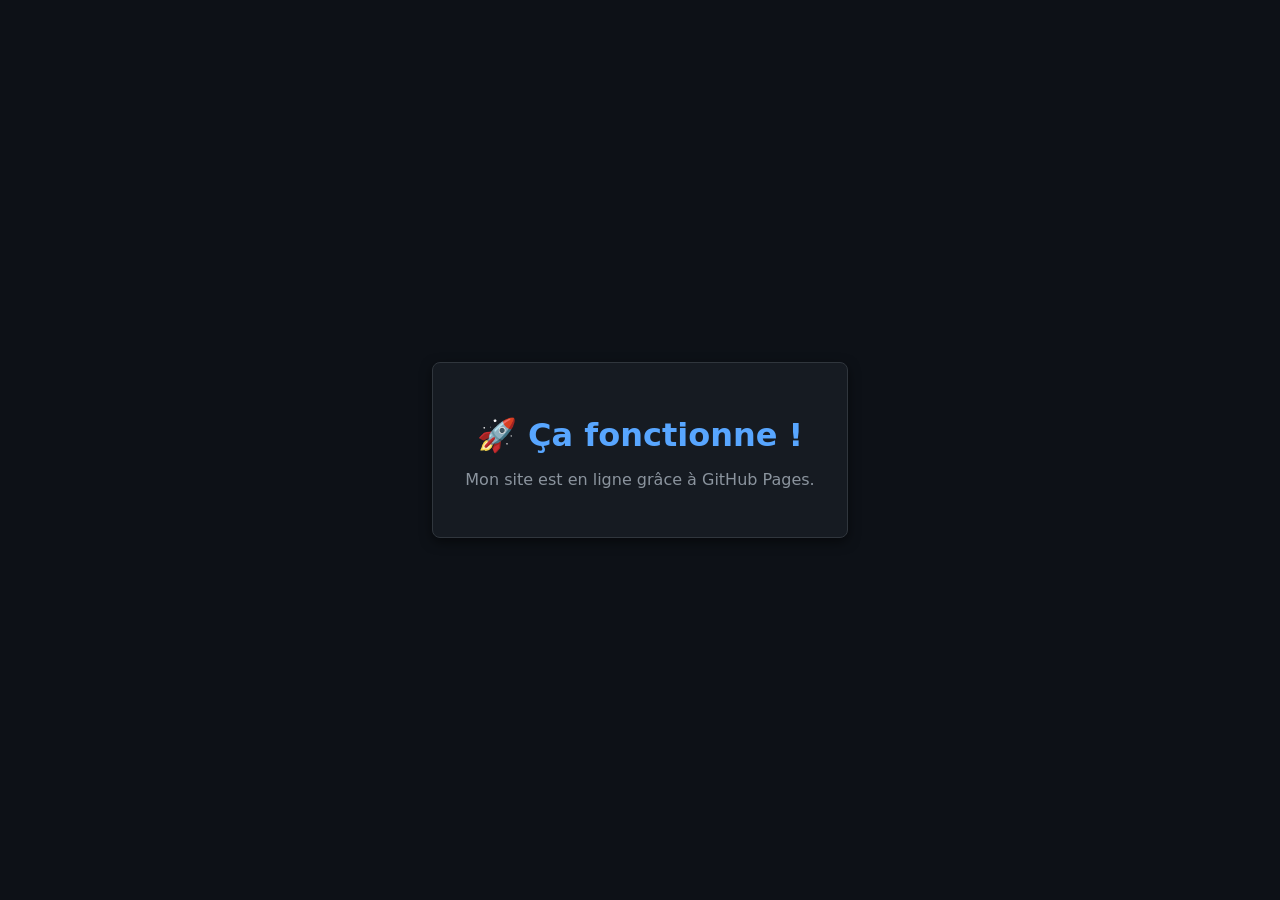
==== index.html @ 66c838a1 "Add initial HTML structure for GitHub Pages test" ====
<!DOCTYPE html>
<html lang="fr">
<head>
    <meta charset="UTF-8">
    <meta name="viewport" content="width=device-width, initial-scale=1.0">
    <title>Mon Test GitHub Pages</title>
    <style>
        body {
            font-family: system-ui, -apple-system, sans-serif;
            background-color: #0d1117;
            color: #c9d1d9;
            display: flex;
            justify-content: center;
            align-items: center;
            height: 100vh;
            margin: 0;
        }
        .card {
            background-color: #161b22;
            padding: 2rem;
            border-radius: 8px;
            border: 1px solid #30363d;
            text-align: center;
            box-shadow: 0 4px 12px rgba(0,0,0,0.5);
        }
        h1 {
            color: #58a6ff;
            margin-bottom: 0.5rem;
        }
        p {
            color: #8b949e;
        }
    </style>
</head>
<body>
    <div class="card">
        <h1>🚀 Ça fonctionne !</h1>
        <p>Mon site est en ligne grâce à GitHub Pages.</p>
    </div>
</body>
</html>
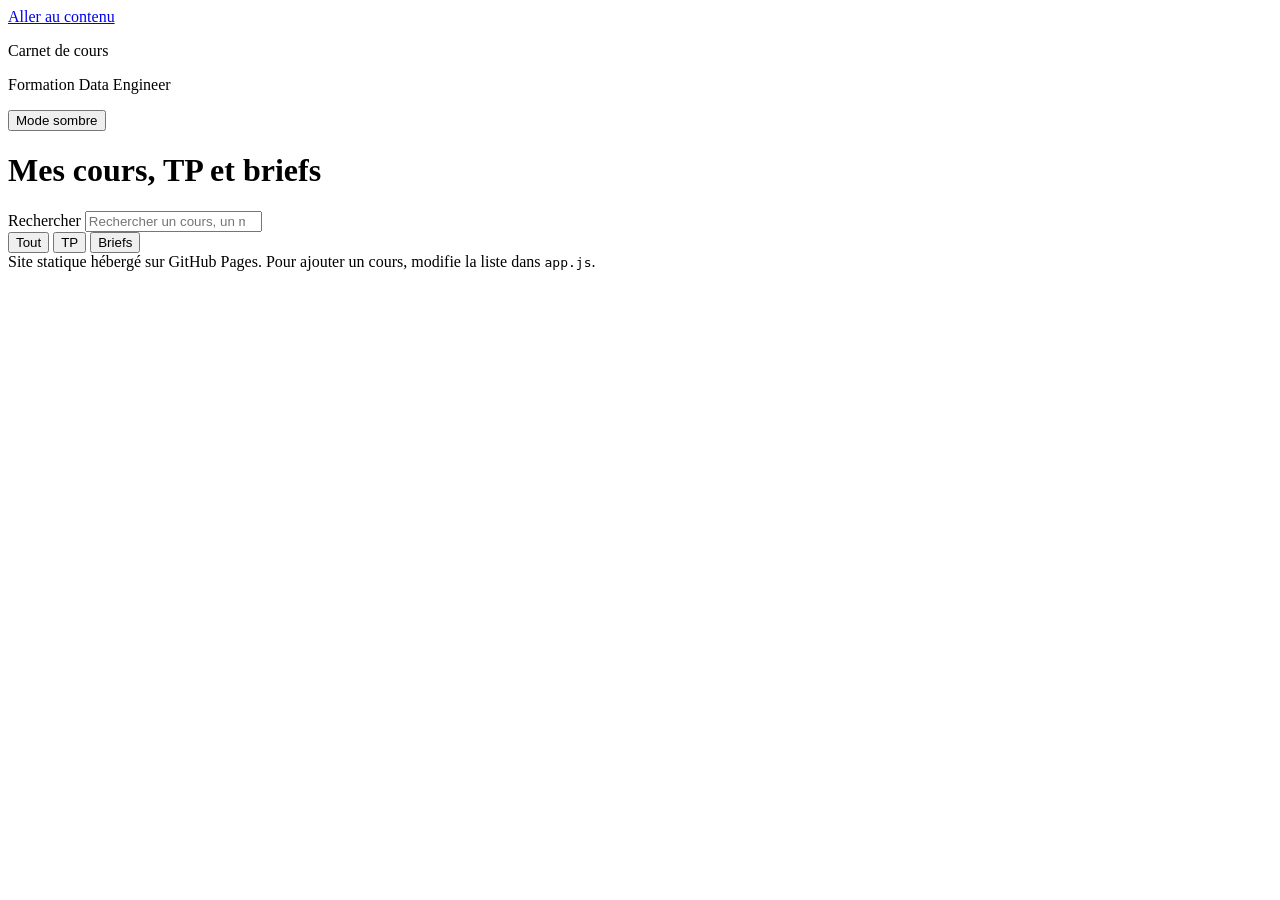
==== commit 2362b363: "update html" ====
--- a/index.html
+++ b/index.html
@@ -1,41 +1,47 @@
 <!DOCTYPE html>
 <html lang="fr">
 <head>
-    <meta charset="UTF-8">
-    <meta name="viewport" content="width=device-width, initial-scale=1.0">
-    <title>Mon Test GitHub Pages</title>
-    <style>
-        body {
-            font-family: system-ui, -apple-system, sans-serif;
-            background-color: #0d1117;
-            color: #c9d1d9;
-            display: flex;
-            justify-content: center;
-            align-items: center;
-            height: 100vh;
-            margin: 0;
-        }
-        .card {
-            background-color: #161b22;
-            padding: 2rem;
-            border-radius: 8px;
-            border: 1px solid #30363d;
-            text-align: center;
-            box-shadow: 0 4px 12px rgba(0,0,0,0.5);
-        }
-        h1 {
-            color: #58a6ff;
-            margin-bottom: 0.5rem;
-        }
-        p {
-            color: #8b949e;
-        }
-    </style>
+<meta charset="utf-8">
+<meta name="viewport" content="width=device-width, initial-scale=1">
+<title>Mes cours · Karim Ryahi</title>
+<meta name="description" content="Cours, briefs et TP de ma formation Data Engineer, classés par thème.">
+<link rel="preconnect" href="https://fonts.googleapis.com">
+<link rel="preconnect" href="https://fonts.gstatic.com" crossorigin>
+<link href="https://fonts.googleapis.com/css2?family=Bricolage+Grotesque:opsz,wght@12..96,500;12..96,700&family=Figtree:wght@400;500;600&display=swap" rel="stylesheet">
+<link rel="stylesheet" href="style.css">
 </head>
 <body>
-    <div class="card">
-        <h1>🚀 Ça fonctionne !</h1>
-        <p>Mon site est en ligne grâce à GitHub Pages.</p>
+<a class="skip" href="#liste">Aller au contenu</a>
+<div class="layout">
+  <aside class="side" id="side">
+    <div class="brand">
+      <p class="brand-name">Carnet de cours</p>
+      <p class="brand-sub">Formation Data Engineer</p>
     </div>
+    <nav aria-label="Thèmes" id="themes" class="themes"></nav>
+    <button class="mode" id="mode" type="button" aria-label="Changer le thème clair ou sombre">Mode sombre</button>
+  </aside>
+
+  <main class="main">
+    <header class="head">
+      <h1>Mes cours, TP et briefs</h1>
+      <p class="lede" id="stats"></p>
+      <div class="tools">
+        <label class="search">
+          <span class="sr">Rechercher</span>
+          <input id="q" type="search" placeholder="Rechercher un cours, un mot-clé…" autocomplete="off">
+        </label>
+        <div class="seg" role="group" aria-label="Type de contenu" id="types">
+          <button type="button" data-type="all" aria-pressed="true">Tout</button>
+          <button type="button" data-type="tp" aria-pressed="false">TP</button>
+          <button type="button" data-type="brief" aria-pressed="false">Briefs</button>
+        </div>
+      </div>
+    </header>
+    <div id="liste" aria-live="polite"></div>
+    <footer class="foot">Site statique hébergé sur GitHub Pages. Pour ajouter un cours, modifie la liste dans <code>app.js</code>.</footer>
+  </main>
+</div>
+<script src="app.js"></script>
 </body>
 </html>
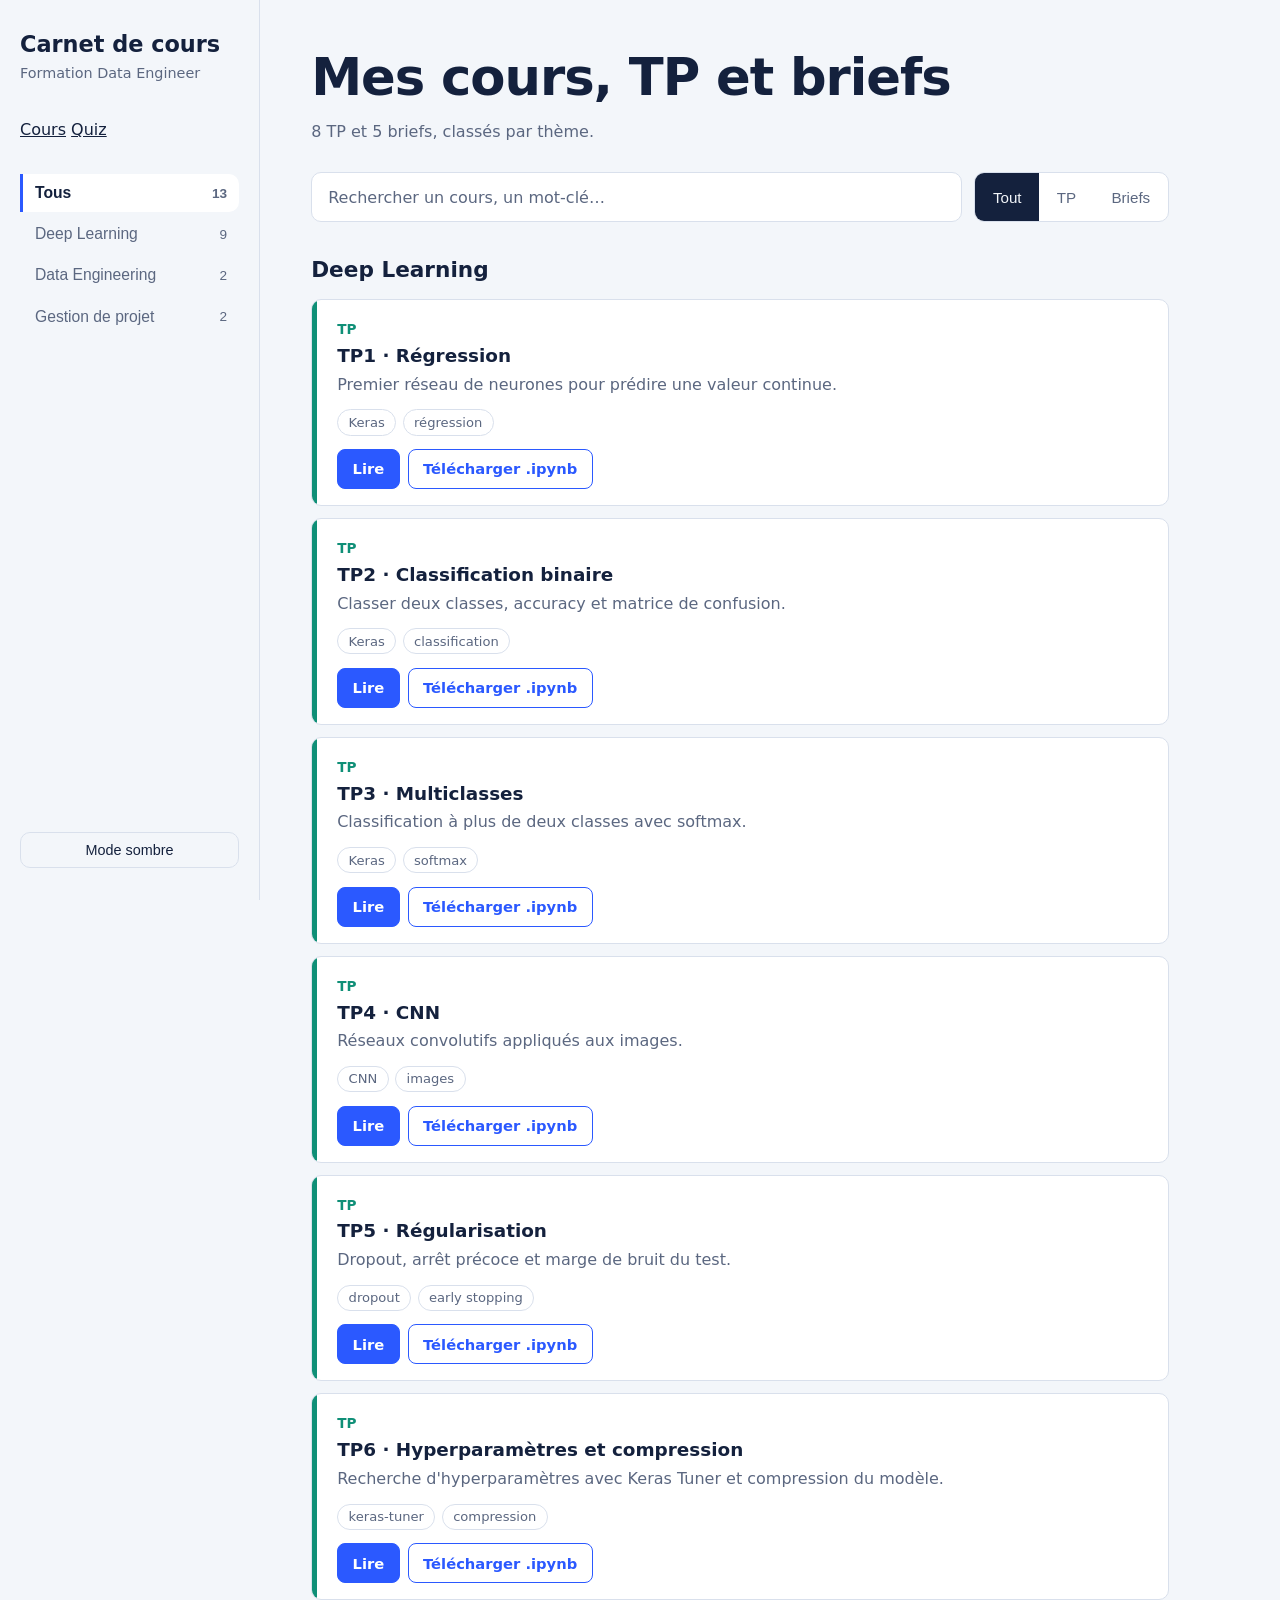
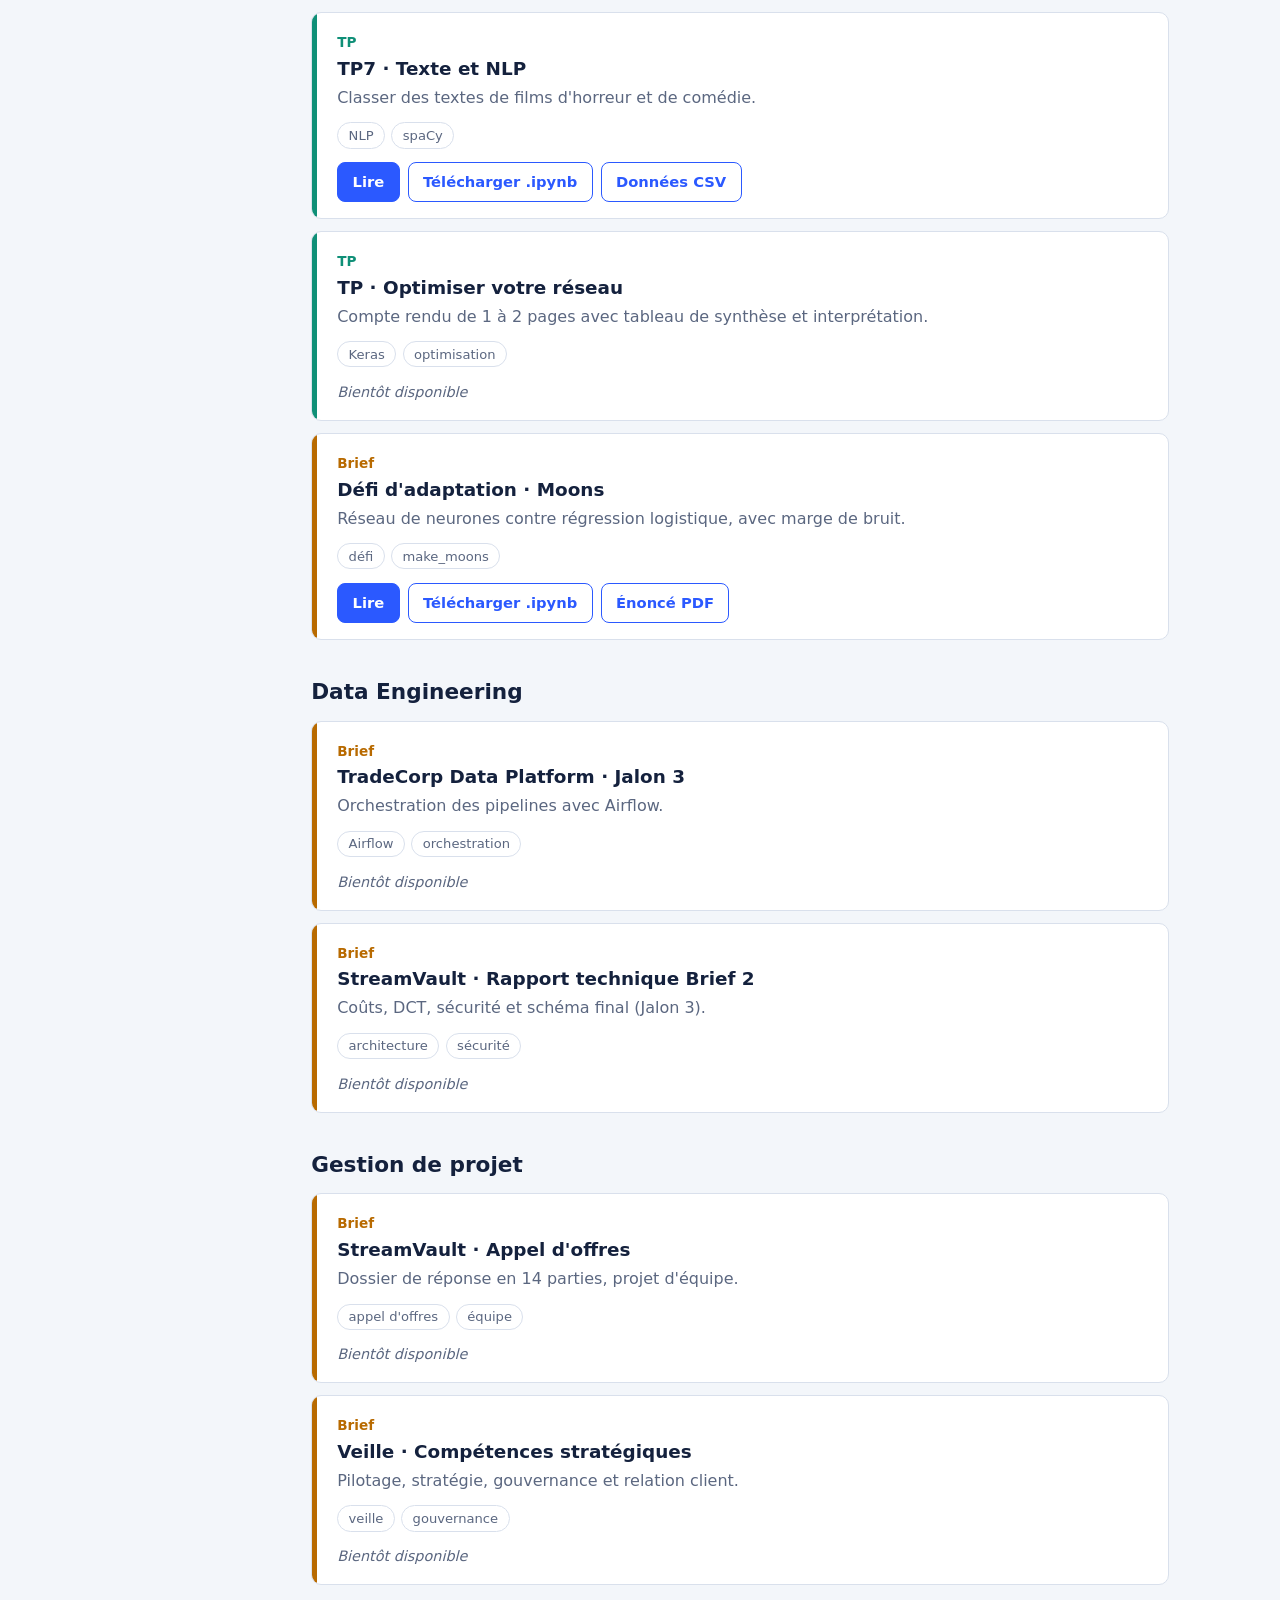
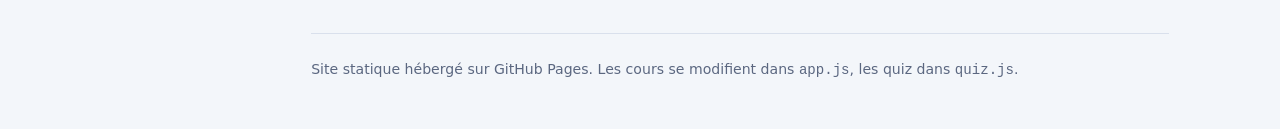
==== commit 82188105: "Update index.html" ====
--- a/index.html
+++ b/index.html
@@ -4,44 +4,60 @@
 <meta charset="utf-8">
 <meta name="viewport" content="width=device-width, initial-scale=1">
 <title>Mes cours · Karim Ryahi</title>
-<meta name="description" content="Cours, briefs et TP de ma formation Data Engineer, classés par thème.">
+<meta name="description" content="Cours, TP, briefs et quiz de ma formation Data Engineer.">
 <link rel="preconnect" href="https://fonts.googleapis.com">
 <link rel="preconnect" href="https://fonts.gstatic.com" crossorigin>
 <link href="https://fonts.googleapis.com/css2?family=Bricolage+Grotesque:opsz,wght@12..96,500;12..96,700&family=Figtree:wght@400;500;600&display=swap" rel="stylesheet">
 <link rel="stylesheet" href="style.css">
 </head>
 <body>
-<a class="skip" href="#liste">Aller au contenu</a>
+<a class="skip" href="#contenu">Aller au contenu</a>
 <div class="layout">
-  <aside class="side" id="side">
+  <aside class="side">
     <div class="brand">
       <p class="brand-name">Carnet de cours</p>
       <p class="brand-sub">Formation Data Engineer</p>
     </div>
+    <nav class="sections" aria-label="Parties du site">
+      <a href="#cours" data-view="cours">Cours</a>
+      <a href="#quiz" data-view="quiz">Quiz</a>
+    </nav>
     <nav aria-label="Thèmes" id="themes" class="themes"></nav>
     <button class="mode" id="mode" type="button" aria-label="Changer le thème clair ou sombre">Mode sombre</button>
   </aside>
 
-  <main class="main">
-    <header class="head">
-      <h1>Mes cours, TP et briefs</h1>
-      <p class="lede" id="stats"></p>
-      <div class="tools">
-        <label class="search">
-          <span class="sr">Rechercher</span>
-          <input id="q" type="search" placeholder="Rechercher un cours, un mot-clé…" autocomplete="off">
-        </label>
-        <div class="seg" role="group" aria-label="Type de contenu" id="types">
-          <button type="button" data-type="all" aria-pressed="true">Tout</button>
-          <button type="button" data-type="tp" aria-pressed="false">TP</button>
-          <button type="button" data-type="brief" aria-pressed="false">Briefs</button>
+  <main class="main" id="contenu">
+    <section id="view-cours">
+      <header class="head">
+        <h1>Mes cours, TP et briefs</h1>
+        <p class="lede" id="stats"></p>
+        <div class="tools">
+          <label class="search">
+            <span class="sr">Rechercher</span>
+            <input id="q" type="search" placeholder="Rechercher un cours, un mot-clé…" autocomplete="off">
+          </label>
+          <div class="seg" role="group" aria-label="Type de contenu" id="types">
+            <button type="button" data-type="all" aria-pressed="true">Tout</button>
+            <button type="button" data-type="tp" aria-pressed="false">TP</button>
+            <button type="button" data-type="brief" aria-pressed="false">Briefs</button>
+          </div>
         </div>
-      </div>
-    </header>
-    <div id="liste" aria-live="polite"></div>
-    <footer class="foot">Site statique hébergé sur GitHub Pages. Pour ajouter un cours, modifie la liste dans <code>app.js</code>.</footer>
+      </header>
+      <div id="liste" aria-live="polite"></div>
+    </section>
+
+    <section id="view-quiz" hidden>
+      <header class="head">
+        <h1>Quiz</h1>
+        <p class="lede">Teste-toi sur chaque TP. Tu vois la correction après chaque réponse, et ton meilleur score est gardé dans ce navigateur.</p>
+      </header>
+      <div id="quiz-root" aria-live="polite"></div>
+    </section>
+
+    <footer class="foot">Site statique hébergé sur GitHub Pages. Les cours se modifient dans <code>app.js</code>, les quiz dans <code>quiz.js</code>.</footer>
   </main>
 </div>
 <script src="app.js"></script>
+<script src="quiz.js"></script>
 </body>
 </html>
--- a/style.css
+++ b/style.css
@@ -0,0 +1,85 @@
+:root{
+  --bg:#f3f6fa;--panel:#fff;--ink:#14213d;--muted:#5b6780;--line:#d9e0ec;
+  --accent:#2b59ff;--tp:#0f8f77;--brief:#b86a00;--focus:#2b59ff;
+  --r:10px;
+}
+:root[data-theme="dark"]{
+  --bg:#0f1626;--panel:#172036;--ink:#e8edf8;--muted:#9aa7c2;--line:#27324f;
+  --accent:#7d9bff;--tp:#3ccfb0;--brief:#f0a43c;--focus:#7d9bff;
+}
+@media (prefers-color-scheme:dark){
+  :root:not([data-theme="light"]){
+    --bg:#0f1626;--panel:#172036;--ink:#e8edf8;--muted:#9aa7c2;--line:#27324f;
+    --accent:#7d9bff;--tp:#3ccfb0;--brief:#f0a43c;--focus:#7d9bff;
+  }
+}
+*{box-sizing:border-box}
+html{scroll-behavior:smooth}
+body{margin:0;background:var(--bg);color:var(--ink);font:400 1rem/1.6 Figtree,system-ui,sans-serif}
+h1,h2,h3,.brand-name{font-family:"Bricolage Grotesque",Figtree,system-ui,sans-serif;line-height:1.15;margin:0}
+a{color:inherit}
+:focus-visible{outline:3px solid var(--focus);outline-offset:2px;border-radius:6px}
+.sr{position:absolute;width:1px;height:1px;overflow:hidden;clip:rect(0 0 0 0)}
+.skip{position:absolute;left:-999px;top:0;background:var(--accent);color:#fff;padding:.5rem 1rem;z-index:10}
+.skip:focus{left:0}
+
+.layout{display:grid;grid-template-columns:260px 1fr;min-height:100vh}
+.side{position:sticky;top:0;height:100vh;padding:2rem 1.25rem;border-right:1px solid var(--line);display:flex;flex-direction:column;gap:2rem;overflow:auto}
+.brand-name{font-size:1.4rem;font-weight:700}
+.brand-sub{margin:.25rem 0 0;color:var(--muted);font-size:.9rem}
+.themes{display:flex;flex-direction:column;gap:.25rem}
+.themes button{display:flex;justify-content:space-between;align-items:center;gap:.5rem;width:100%;text-align:left;
+  background:none;border:0;border-left:3px solid transparent;color:var(--muted);font:500 .98rem Figtree,sans-serif;
+  padding:.6rem .75rem;border-radius:0 var(--r) var(--r) 0;cursor:pointer}
+.themes button:hover{background:var(--panel);color:var(--ink)}
+.themes button[aria-pressed="true"]{border-left-color:var(--accent);background:var(--panel);color:var(--ink);font-weight:600}
+.themes .n{font-size:.85rem;color:var(--muted)}
+.mode{margin-top:auto;background:none;border:1px solid var(--line);color:var(--ink);padding:.55rem .9rem;border-radius:var(--r);font:500 .9rem Figtree,sans-serif;cursor:pointer}
+.mode:hover{border-color:var(--accent)}
+
+.main{padding:3rem clamp(1rem,4vw,3.5rem);max-width:960px;width:100%}
+.head h1{font-size:clamp(2rem,5vw,3.2rem);font-weight:700;letter-spacing:-.02em}
+.lede{color:var(--muted);margin:.75rem 0 1.75rem;max-width:60ch}
+.tools{display:flex;flex-wrap:wrap;gap:.75rem;margin-bottom:2.25rem}
+.search{flex:1 1 260px}
+.search input{width:100%;padding:.7rem 1rem;background:var(--panel);border:1px solid var(--line);border-radius:var(--r);color:var(--ink);font:inherit}
+.search input::placeholder{color:var(--muted)}
+.seg{display:inline-flex;border:1px solid var(--line);border-radius:var(--r);overflow:hidden;background:var(--panel)}
+.seg button{border:0;background:none;color:var(--muted);font:500 .95rem Figtree,sans-serif;padding:.7rem 1.1rem;cursor:pointer}
+.seg button[aria-pressed="true"]{background:var(--ink);color:var(--bg)}
+
+.group{margin-bottom:2.5rem}
+.group h2{font-size:1.35rem;margin-bottom:1rem}
+.item{display:grid;grid-template-columns:5px 1fr;background:var(--panel);border:1px solid var(--line);border-radius:var(--r);margin-bottom:.75rem;overflow:hidden}
+.item.tp .bar{background:var(--tp)}
+.item.brief .bar{background:var(--brief)}
+.body{padding:1rem 1.25rem}
+.kind{font-size:.85rem;font-weight:600}
+.item.tp .kind{color:var(--tp)}
+.item.brief .kind{color:var(--brief)}
+.body h3{font-size:1.15rem;margin:.2rem 0 .35rem}
+.body p{margin:0 0 .75rem;color:var(--muted);max-width:68ch}
+.tags{display:flex;flex-wrap:wrap;gap:.4rem;margin-bottom:.85rem}
+.tags span{font-size:.82rem;border:1px solid var(--line);border-radius:999px;padding:.1rem .65rem;color:var(--muted)}
+.links{display:flex;flex-wrap:wrap;gap:.5rem}
+.links a{text-decoration:none;font-weight:600;font-size:.92rem;padding:.45rem .9rem;border-radius:8px;border:1px solid var(--accent);color:var(--accent)}
+.links a:first-child{background:var(--accent);color:#fff}
+:root[data-theme="dark"] .links a:first-child{color:#0f1626}
+@media (prefers-color-scheme:dark){:root:not([data-theme="light"]) .links a:first-child{color:#0f1626}}
+.links a:hover{filter:brightness(1.1)}
+.soon{font-size:.9rem;color:var(--muted);font-style:italic}
+.empty{padding:2rem;border:1px dashed var(--line);border-radius:var(--r);color:var(--muted)}
+.foot{margin-top:3rem;padding-top:1.5rem;border-top:1px solid var(--line);color:var(--muted);font-size:.88rem}
+
+@media (max-width:820px){
+  .layout{grid-template-columns:1fr}
+  .side{position:static;height:auto;border-right:0;border-bottom:1px solid var(--line);padding:1rem;gap:.75rem;flex-direction:row;flex-wrap:wrap;align-items:center}
+  .brand{flex:1}
+  .brand-sub{display:none}
+  .mode{margin:0}
+  .themes{flex-direction:row;overflow-x:auto;width:100%;order:3;padding-bottom:.25rem}
+  .themes button{white-space:nowrap;width:auto;border-left:0;border-bottom:3px solid transparent;border-radius:var(--r) var(--r) 0 0}
+  .themes button[aria-pressed="true"]{border-bottom-color:var(--accent)}
+  .main{padding:1.75rem 1rem}
+}
+@media (prefers-reduced-motion:reduce){html{scroll-behavior:auto}}
